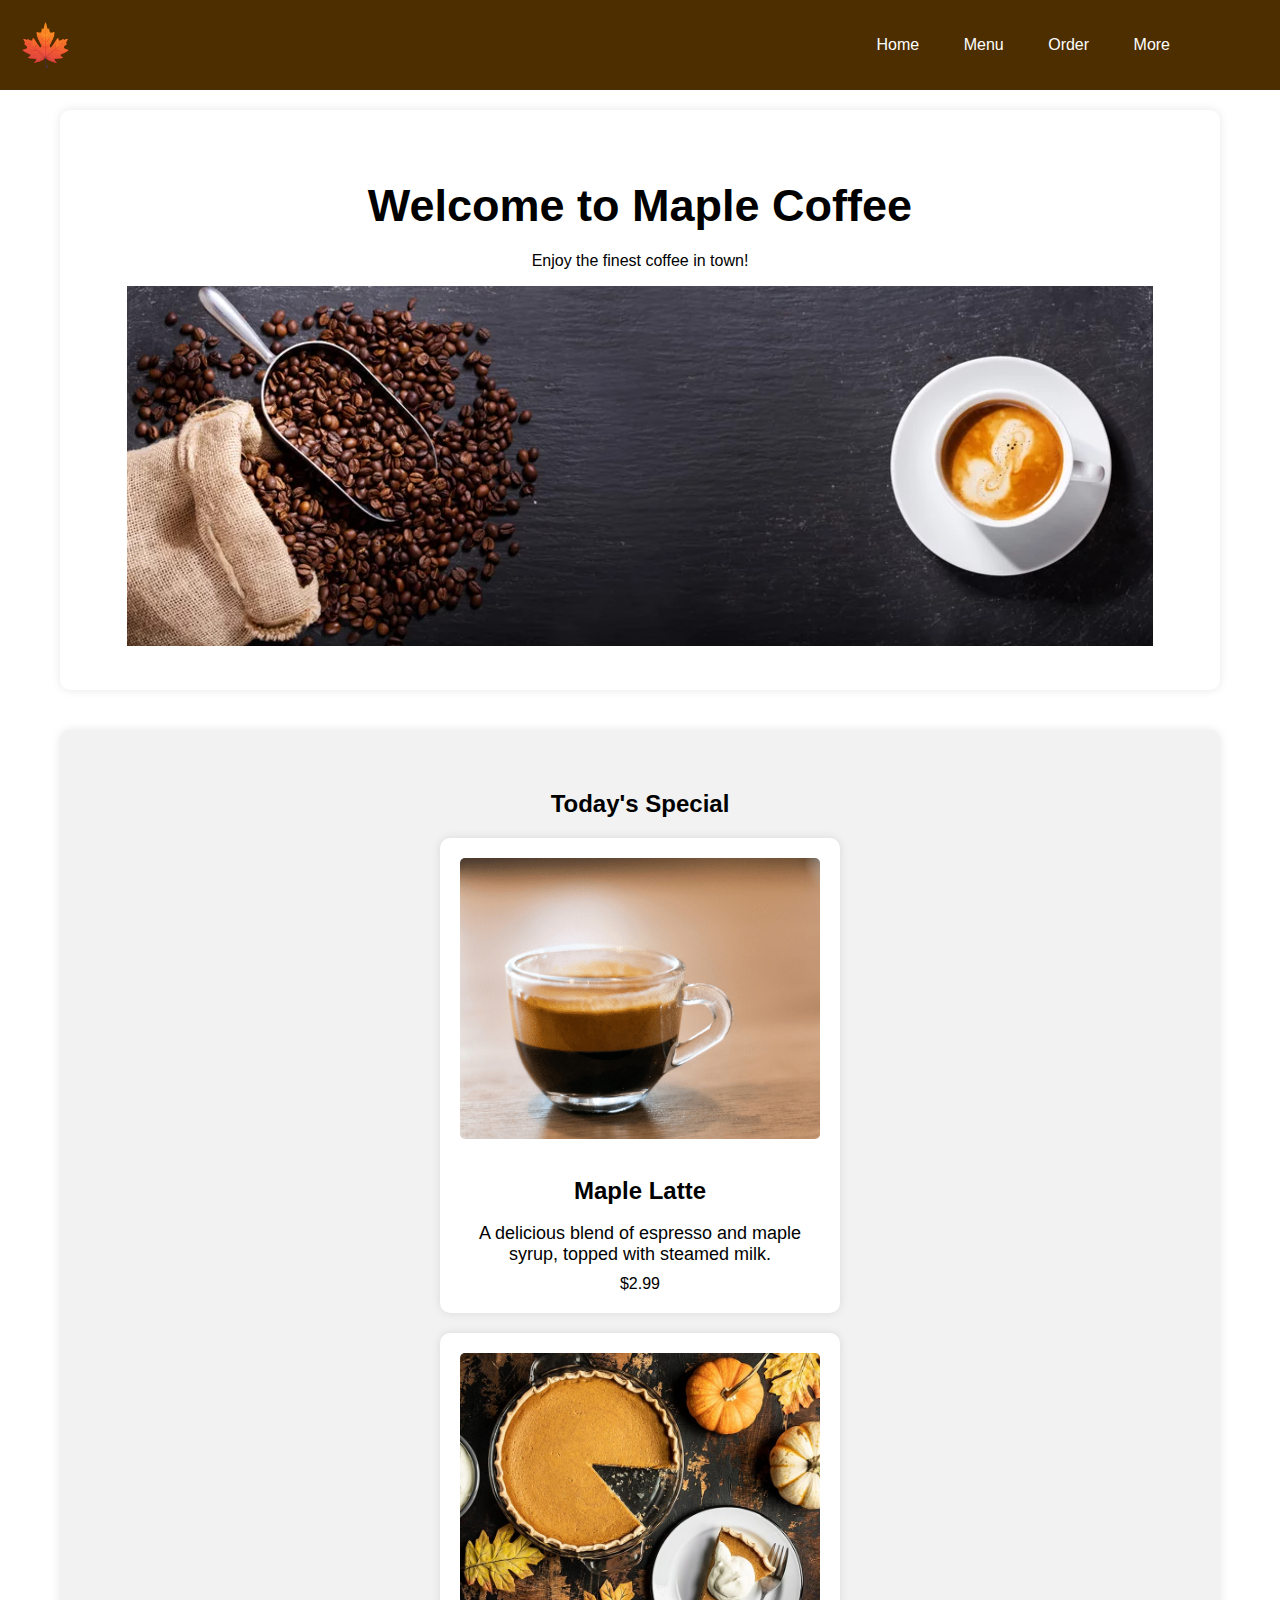
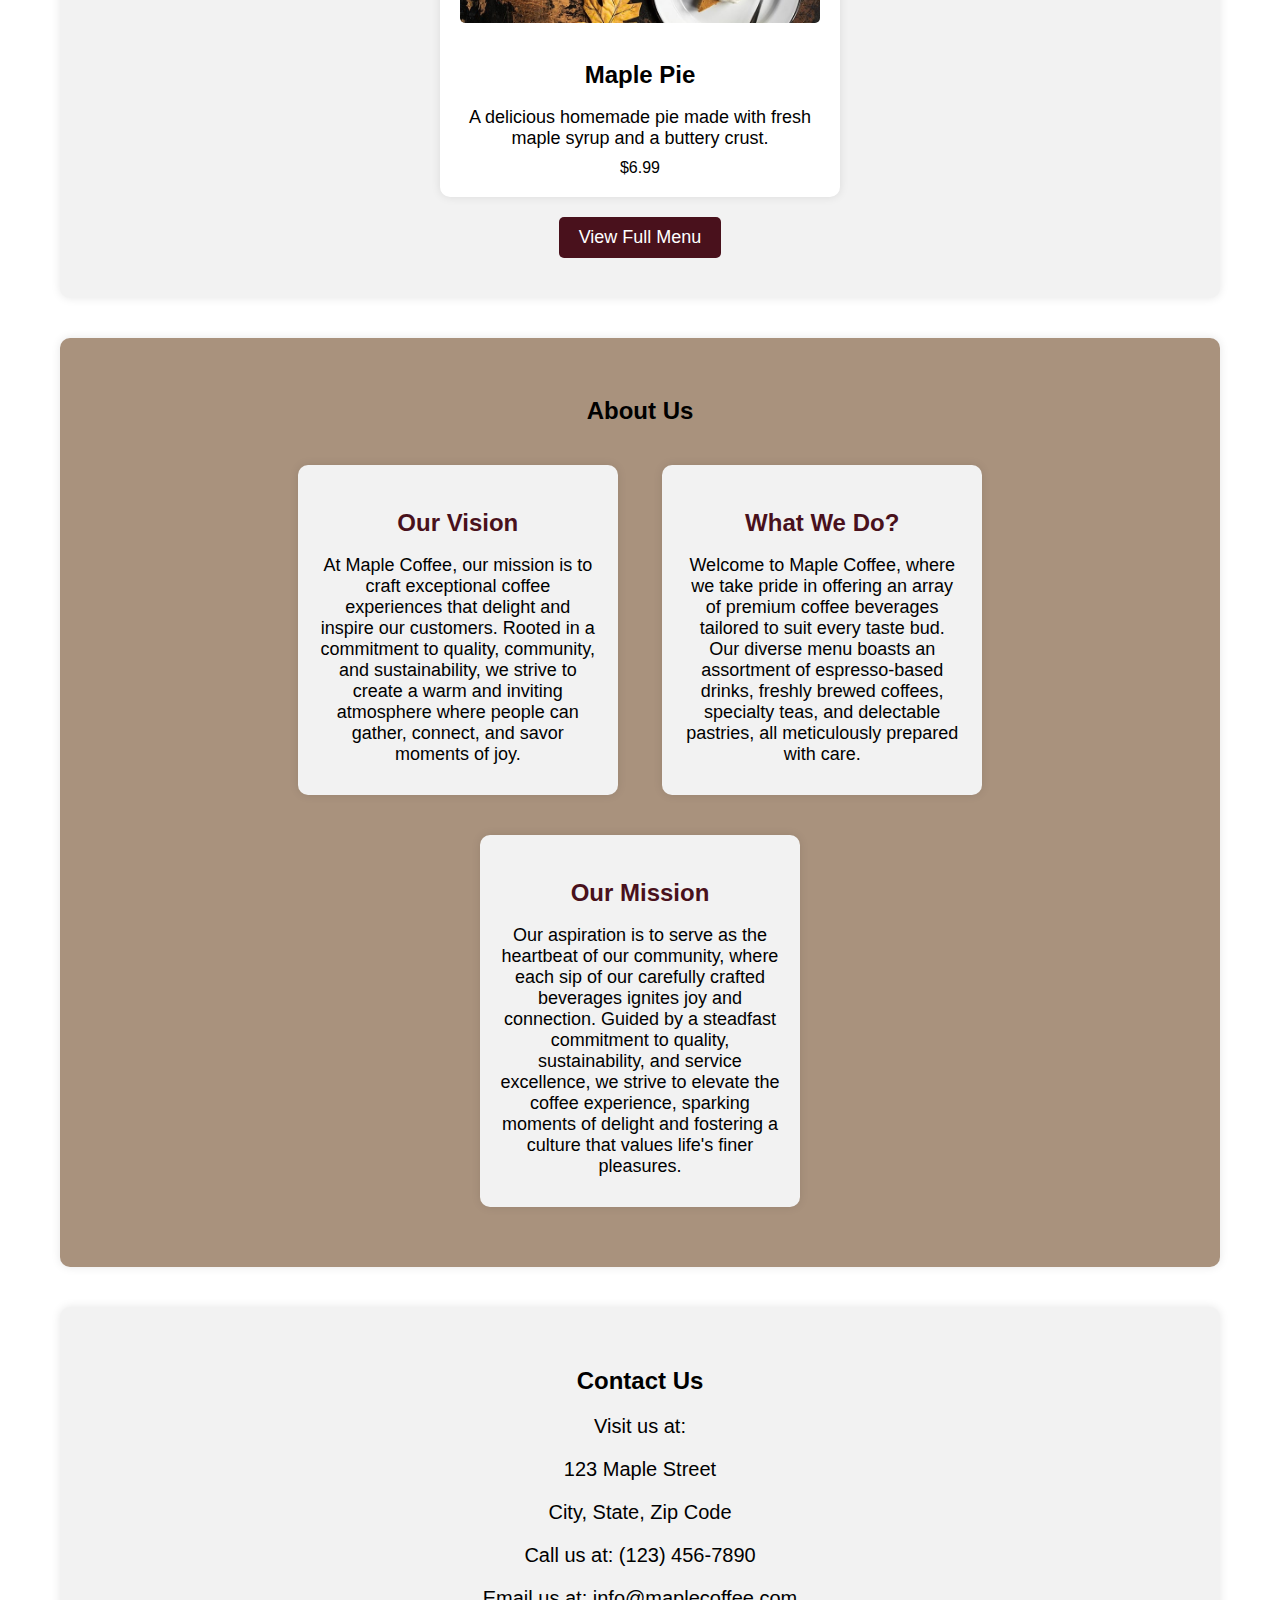
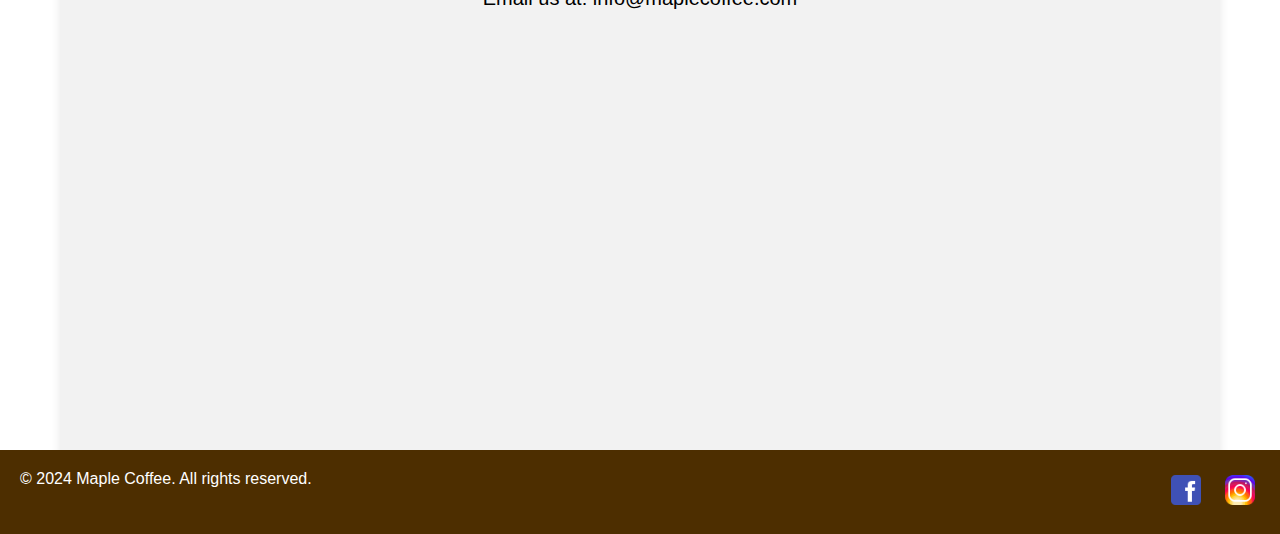
==== index.html @ 04449dcd "re upload" ====
<!DOCTYPE html>
<html lang="en">
<head>
    <meta charset="UTF-8">
    <meta name="viewport" content="width=device-width, initial-scale=1.0">
    <title>Maple Coffee </title>
    <link rel="stylesheet" href="stylesheet/styles.css">
    <link rel="shortcut icon" href="../images/logos.png" type="image/x-icon">
</head>

<body>
    <header class="navbar">
        <div class="navigator">
            <div class="navbar-logo">
                <img src="../images/logos.png" alt="Company Logo">
            </div>
            <nav class="navbar-nav">
                <ul>
                    <li><a href="#">Home</a></li>
                    <li><a href="menu.html">Menu</a></li>
                    <li class="dropdown">
                        <a href="#">Order</a>
                        <div class="dropdown-content">
                            <a href="Order_now.html">Order Now</a>
                            <a href="merchandise.html">Merchandise</a>
                        </div>
                    </li>
                    <li class="dropdown">
                        <a href="#">More</a>
                        <div class="dropdown-content">
                            <a href="contact_us.html">Contact Us</a>
                            <a href="about_us.html">About Us</a>
                            <a href="careers.html">Careers</a>
                        </div>
                    </li>
                </ul>
            </nav>
        </div>
    </header>

    <div class="container_home">
        <section class="home_hero">
            <div class="home_hero_content">
                <h1>Welcome to Maple Coffee</h1>
                <p>Enjoy the finest coffee in town!</p>
            <img src="images/hero_image.webp">
            
            </div>
        </section>


        <section class="home_menu">
    <h2>Today's Special</h2>
    <div class="home_card">
        <img src="images/maple_latte.png" alt="Coffee 1">
        <h3>Maple Latte</h3>
        <p>A delicious blend of espresso and maple syrup, topped with steamed milk.</p>
        <span>$2.99</span>
    </div>
    <div class="home_card">
        <img src="images/maple_pie.jpeg" alt="Maple Pie">
        <h3>Maple Pie</h3>
        <p>A delicious homemade pie made with fresh maple syrup and a buttery crust.</p>
        <span>$6.99</span>
    </div>
    <a href="menu.html" class="menu_button">View Full Menu</a>
</section>


        <section class="home_about_us">
            <h2>About Us</h2>
            <div class="home_column">
                <h3>Our Vision</h3>
                <p>At Maple Coffee, our mission is to craft exceptional coffee experiences that delight and inspire our customers. Rooted in a commitment to quality, community, and sustainability, we strive to create a warm and inviting atmosphere where people can gather, connect, and savor moments of joy.</p>
            </div>
            <div class="home_column">
                <h3>What We Do?</h3>
                <p>Welcome to Maple Coffee, where we take pride in offering an array of premium coffee beverages tailored to suit every taste bud. Our diverse menu boasts an assortment of espresso-based drinks, freshly brewed coffees, specialty teas, and delectable pastries, all meticulously prepared with care.</p>
            </div>
            <div class="home_column">
                <h3>Our Mission</h3>
                <p>Our aspiration is to serve as the heartbeat of our community, where each sip of our carefully crafted beverages ignites joy and connection. Guided by a steadfast commitment to quality, sustainability, and service excellence, we strive to elevate the coffee experience, sparking moments of delight and fostering a culture that values life's finer pleasures.</p>
            </div>
        </section>

        <section class="home_contact_us">
            <h2>Contact Us</h2>
            <p>Visit us at:</p>
            <p>123 Maple Street</p>
            <p>City, State, Zip Code</p>
            <p>Call us at: (123) 456-7890</p>
            <p>Email us at: info@maplecoffee.com</p>
            <iframe src="https://www.google.com/maps/embed?pb=!1m18!1m12!1m3!1d3022.696532092165!2d-74.00618588460346!3d40.7128351233226!2m3!1f0!2f0!3f0!3m2!1i1024!2i768!4f13.1!3m3!1m2!1s0x89c259bfd08350a7%3A0xb6fd3e7b90b12fbd!2sEmpire%20State%20Building!5e0!3m2!1sen!2sus!4v1635547584521!5m2!1sen!2sus" width="600" height="450" style="border:0;" allowfullscreen="" loading="lazy"></iframe>
        </section>
    </div>

    <footer class="footer">
        <div class="container">
            <div class="footer-text">
                &copy; 2024 Maple Coffee. All rights reserved.
            </div>
            <div class="footer-social">
                <a href="https://www.facebook.com/"><img src="images/facebook.png" alt="Facebook"></a>
                <a href="https://www.instagram.com/"><img src="images/instagram.png" alt="Instagram"></a>
            </div>
        </div>
    </footer>
</body>
</html>
---- stylesheet/styles.css ----
/* Reset styles */
    * {
        box-sizing: border-box;
        
    }
/* Global styles */
    body {
        margin: 0;
        padding: 0;
        font-family: 'Brawler', Arial, sans-serif;
        background-color: #f2f2f2;
        min-height: 100vh;
        position: relative;
    }

    .navigator {
        max-width: 1200px;
        margin-right:50px;
        padding: 0 20px;
    }

/* Header styles */
    .navbar {
        background-color: #4d2e00;
        color: #fff;
        padding: 20px 0;
        text-align: right; 
    }

    .navbar-logo img {
        height: 50px;
        width: auto;
        float:left;
    }

    .navbar-nav {
        display: inline-block;
    }

    .navbar-nav ul {
        list-style-type: none;
        
    }

    .navbar-nav ul li {
        display: inline-block;
        margin-left: 20px; 
    }

    .navbar-nav ul li a {
        color: #fff;
        text-decoration: none;
    padding: 10px;
    border-radius: 10px;
        transition: all 0.3s ease;
    }

    .navbar-nav ul li a:hover {
        color: #000;
        background-color: #b07d62;
    }

    .dropdown-content {
        display: none;
        position: absolute;
        background-color: #4d2e00;
        min-width: 100px;
        z-index: 1;
    }

    .dropdown:hover .dropdown-content {
        display: block;
        z-index: 2;
    }

    .dropdown-content a {
        color: #fff;
        padding: 12px 16px;
        text-decoration: none;
        display: block;
        transition: all 0.3s ease;
    }

    .dropdown-content a:hover {
        background-color: #8b5a2b;
    }

/* Footer styles */
    .footer {
        background-color: #4d2e00;
        color: #fff;
        padding: 20px 20px;
        position: absolute;
        bottom: 0;
        width: 100%;
        text-align: right; 
    }

    .footer-text {
        
        float: left;
    }

    .footer-social {
        display: inline-block;
        vertical-align: middle;
    }

    .footer-social img {
        height: 40px;
        width: 40px;
        margin-left: 10px;
    }


/* Menu styles */
    .menu-heading {
    width: 100%;
    text-align: center;
    margin-bottom: 40px;
    color: #000;
    font-weight: 700; 
    }
    
    main.menu {
    font-family: 'Brawler', sans-serif; 
    margin: 0;
    padding: 0;
    background-color: #f2f2f2;
    }
    
    .menu_products {
    
    max-width: 1200px;
    
    
    display: flex;
    flex-wrap: wrap;
    justify-content: center;
    margin: auto;
    width: 80%;
    }
    
    .card {
    max-height: 205px;
    max-width: 250px;
    border-radius: 8px;
    box-shadow: 0 4px 8px rgba(0, 0, 0, 0.1);
    margin: 20px;
    overflow: hidden;
    transition: transform .3s ease;
    position: relative;
    cursor: pointer;  
    }
    
    .card:hover {
    transform: translateY(-10px);
    }
    
    .card img {
    position: absolute;
    top: 0;
    left: 0;
    width: 100%;
    height: 100%;
    object-fit: cover;
    }
    
    .card:hover img {
    opacity: 0.4; 
    transition:  filter 0.3s ease; 
    filter: blur(3px); 
    }
    
    .card-body {
    padding: 20px;
    position: relative;
    z-index: -1;
    }
    
    .card-title {
    font-size: 20px;
    margin-bottom: 10px;
    font-weight: 700; 
    color: #fff; 
    }
    
    .card-text {
    font-size: 16px;
    color: #fff; 
    font-weight: 400; 
    }
    
    .card-title, .card-text {
    position: relative; 
    z-index: 1; 
    color: #000; 
    }
    
    
    .column.about_us {
    float: left;
    width: 33.33%;
    padding: 20px;
    box-sizing: border-box;
    border-radius: 2rem;
    }
    
    .column.about_us img {
    max-width: 100%;
    height: auto;
    display: block;
    margin-bottom: 15px;
    border: 2px solid #ccc; 
    border-radius: 10px;
    }
    
    .column.about_us p {
    border: 2px solid #ccc; 
    border-radius: 10px;
    padding: 10px;
    border-radius: 15px 50px; 
    }
    
    .headalign {
    text-align: center;
    }




/* home page styles */

* {
    --text: #000;
    --background: #fff;
    --primary: #49111c;
    --secondary: #a9927d;
    --accent: #f2f2f2;
}

body {
    margin: 0;
    padding: 0;
    font-family: 'Brawler', Arial, sans-serif;
    background-color: var(--background);
    color: var(--text);
}

.container_home {
    max-width: 1200px;
    margin: 0 auto;
    padding: 20px;
}

.home_hero {
    position: relative;
    text-align: center;
    margin-bottom: 40px;
    padding: 40px;
    border-radius: 10px;
    box-shadow: 0 0 10px rgba(0, 0, 0, 0.1);
    overflow: hidden;
}

.home_hero_image {
    position: absolute;
    top: 0;
    left: 0;
    width: 100%;
    height: 100%;
    object-fit: cover;
    opacity: 0.6;
}

.home_hero_content {
    position: relative;
    z-index: 2;
    color: black;
}

.home_hero_content h1 {
    color: #000;
    font-size: 45px;
    margin-bottom: 20px;
}

.home_menu {
    text-align: center;
    background-color: var(--accent);
    padding: 40px;
    border-radius: 10px;
    margin-top: 20px;
    box-shadow: 0 0 10px rgba(0, 0, 0, 0.1);
    display: flex;
    flex-direction: column;
    align-items: center;
}

.menu_header {
    margin-bottom: 20px;
}

.home_card {
    background-color: #fff;
    border-radius: 10px;
    box-shadow: 0 0 10px rgba(0, 0, 0, 0.1);
    padding: 20px;
    margin-bottom: 20px;
    width: 100%;
    max-width: 400px;
}

.home_card img {
    max-width: 100%;
    border-radius: 5px;
    margin-bottom: 10px;
}

.home_card h3 {
    font-size: 24px;
    margin-bottom: 10px;
}

.home_card p {
    font-size: 18px;
    margin-bottom: 10px;
}

.menu_button {
    display: inline-block;
    padding: 10px 20px;
    background-color: var(--primary);
    color: #fff;
    border: none;
    border-radius: 5px;
    text-decoration: none;
    font-size: 18px;
    transition: background-color 0.3s ease;
}

.menu_button:hover {
    background-color: #49113d;
}

.home_about_us {
    text-align: center;
    margin-top: 40px;
    background-color: var(--secondary);
    padding: 40px;
    border-radius: 10px;
    box-shadow: 0 0 10px rgba(0, 0, 0, 0.1);
}

.home_column {
    width: calc(33.33% - 40px);
    display: inline-block;
    vertical-align: top;
    margin: 20px;
    padding: 20px;
    background-color: #f2f2f2;
    border-radius: 10px;
    box-shadow: 0 0 10px rgba(0, 0, 0, 0.1);
}

.home_column h3 {
    font-size: 24px;
    margin-bottom: 10px;
    color: var(--primary);
}

.home_column p {
    font-size: 18px;
    margin-bottom: 10px;
    color: var(--text);
}

.home_contact_us {
    text-align: center;
    margin-top: 40px;
    background-color: var(--accent);
    padding: 40px;
    border-radius: 10px;
    box-shadow: 0 0 10px rgba(0, 0, 0, 0.1);
}

.home_contact_us p {
    font-size: 20px;
    margin-bottom: 10px;
    color: var(--text);
}

/* careers styles */

.container_careers {
    max-width: 1200px;
    margin: 0 auto;
    padding: 20px;
}

.hero {
    position: relative;
    text-align: center;
    margin-bottom: 40px;
    padding: 40px;
    border-radius: 10px;
    box-shadow: 0 0 10px rgba(0, 0, 0, 0.1);
    overflow: hidden;
}

.hero-image {
    position: absolute;
    top: 0;
    left: 0;
    width: 100%;
    height: 100%;
    object-fit: cover;
    opacity: 0.6;
}

.hero-content {
    position: relative;
    z-index: 2;
    color: white;
}

.hero-content h1 {
    color: #000;
    font-size: 45px;
    margin-bottom: 20px;
}
.hero-content p {
    color: #f2f2f2;
    font-size: 20px;
    margin-bottom: 20px;
}
.job-opportunities {
    text-align: center;
    margin-top: 40px;
}

.job-card {
    background-color: #fff;
    border-radius: 10px;
    box-shadow: 0 0 10px rgba(0, 0, 0, 0.1);
    padding: 20px;
    margin: 20px;
    display: inline-block;
    width: calc(50% - 40px);
    max-width: 400px; /* Added */
}

.job-card h3 {
    font-size: 24px;
    margin-bottom: 10px;
}

.job-card p {
    font-size: 18px;
    margin-bottom: 10px;
}

.job-card a {
    display: inline-block;
    background-color: var(--primary);
    color: #fff;
    padding: 10px 20px;
    border-radius: 5px;
    text-decoration: none;
    transition: background-color 0.3s ease;
}

.job-card a:hover {
    background-color: #49113d;
}

.benefits {
    margin-top: 40px;
    background-color: var(--secondary);
    padding: 40px;
    border-radius: 10px;
    box-shadow: 0 0 10px rgba(0, 0, 0, 0.1);
}

.benefits h2 {
    color: var(--primary);
}

.benefits ul {
    list-style-type: none;
    padding: 0;
}

.benefits ul li {
    font-size: 20px;
    margin-bottom: 10px;
    color: var(--text);
}

.how-to-apply {
    text-align: center;
    margin-top: 40px;
    background-color: var(--accent);
    padding: 40px;
    border-radius: 10px;
    box-shadow: 0 0 10px rgba(0, 0, 0, 0.1);
    margin-bottom: 20px;
}

.how-to-apply h2 {
    color: var(--primary);
}

.how-to-apply p {
    font-size: 20px;
    margin-bottom: 10px;
    color: var(--text);
}

/* Merchandise style */
#merch_wrapper{
    width: 90%;
    margin: auto;
    height: 100%;
 }
 
 .container_merch{
     margin-bottom: 20px;
     padding: 20px;
 }
 
 #merch_wrapper h1{
     text-align: center;
     font-weight: 750;
    
 }
 
 .card_merch{
     border: outset #d1c1ab 2px;
     border-radius: 1rem;
     text-align: center;
     background-color:#cea27b;
     max-height: 550px;
     width: 80%;
     display: flex;
     flex-direction: column;
     overflow: hidden;
     margin-bottom: 20px;
     
 }
  
 .card_merch:hover{
     cursor: pointer;
     border: inset #cea27b 3px;
 }
 
 
 .card_merch img{
    position: relative;
    max-width: 100%;
    height: 65%;
    object-fit:cover;    
    object-position:center;
    border-radius: 0.7rem 0.7rem 0 0 ;
    border-bottom: double 1px rgb(185, 160, 129);
   
 }
 
 .card_merch h3{
     text-align: center;
     font-weight: 750;
     margin-top: 10px;
 }
 
 .card_merch P{
     text-align: start;
     font-weight: 500;
     padding: 0 0.7rem;
     margin-top: 10px;
    
 }
 .merch_button{
     border-radius: 2rem;
     border: none;
     padding: 10px 10px;
     margin: 10px;
     font-weight: 800;
     align-self: center;
     margin-bottom: 20px; 
 }
 
 .merch_button:hover{
     background-color:  #5e503f;
     color: white;
     cursor: pointer;
    padding: 1rem;
    margin-bottom: 10px;
 }
 
 @media only screen and (min-width: 500px){
 .container_merch{
     display: grid;
     grid-template-columns: repeat(auto-fill, minmax(400px, 1fr));
     gap: 20px;
     justify-items: center; 
             
  
 }
 
 }


 /* style for contact us page*/


.page {
    display: flex;
    
}
.contact {
    flex: 50%;
    padding: 1rem;
}
.location {
    flex: 50%;
    padding: 1rem;
}

input[type="text"], 
input[type="email"],
input[type="password"],
textarea{
    width: 100%;
}
textarea{
    resize: none;
    width: 100%;
}



.heading {
    text-align: center;
}

.location {
    text-size-adjust: 2rem ;
}
.stop {
    text-align: center;
    padding-bottom: 2px;
}

   /* Order Now styles */
   .container.order {
    display: flex;
  }
  
  .box {
    flex: 1;
    padding: 20px;
  }
  
  .menu.order_us {
    padding: 20px;
    background-color: #f2f2f2;
  }
  
  .address {
    padding: 20px;
    background-color: #f2f2f2;
  }
  
  .menu h1 {
    margin-top: 0;
    text-align: center;
    margin-bottom: 20px;
  }
  
  .address h1 {
    margin-top: 0;
  }
  
  .container.order {
    text-align: center;
  }
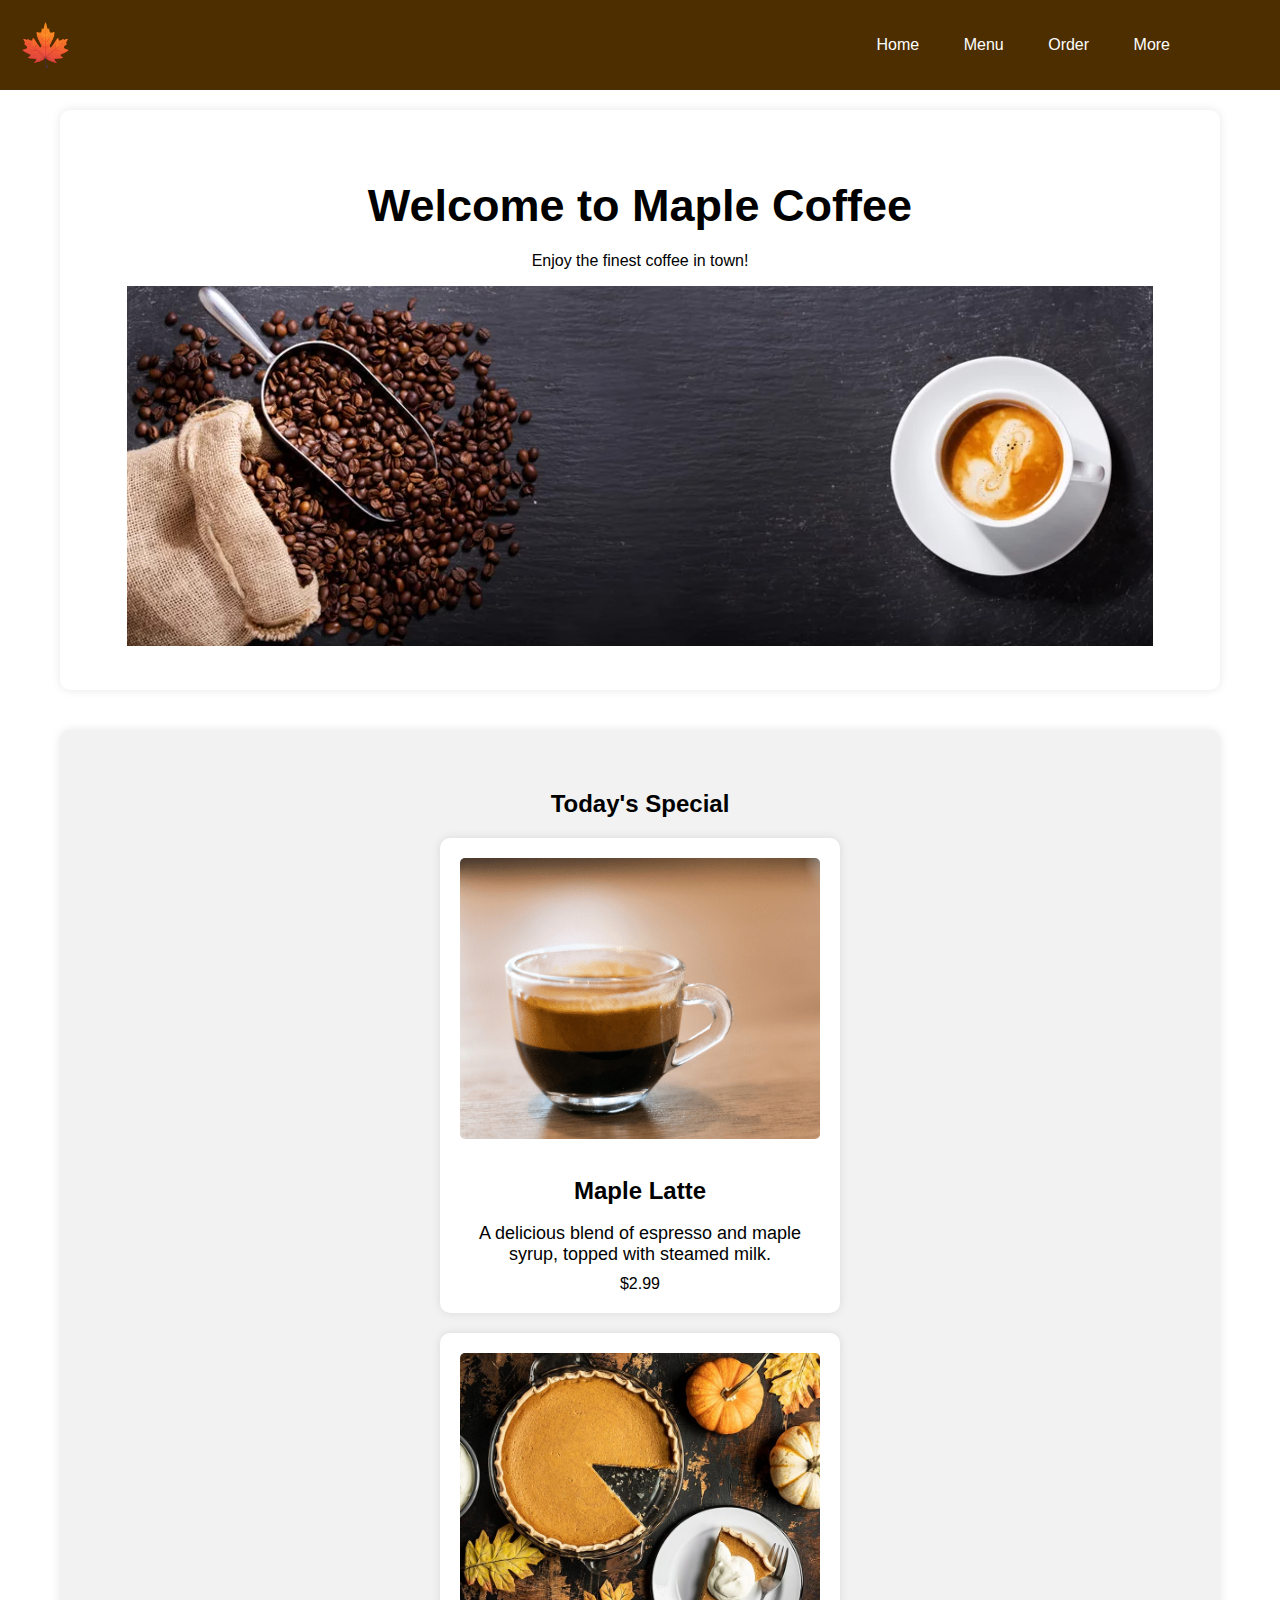
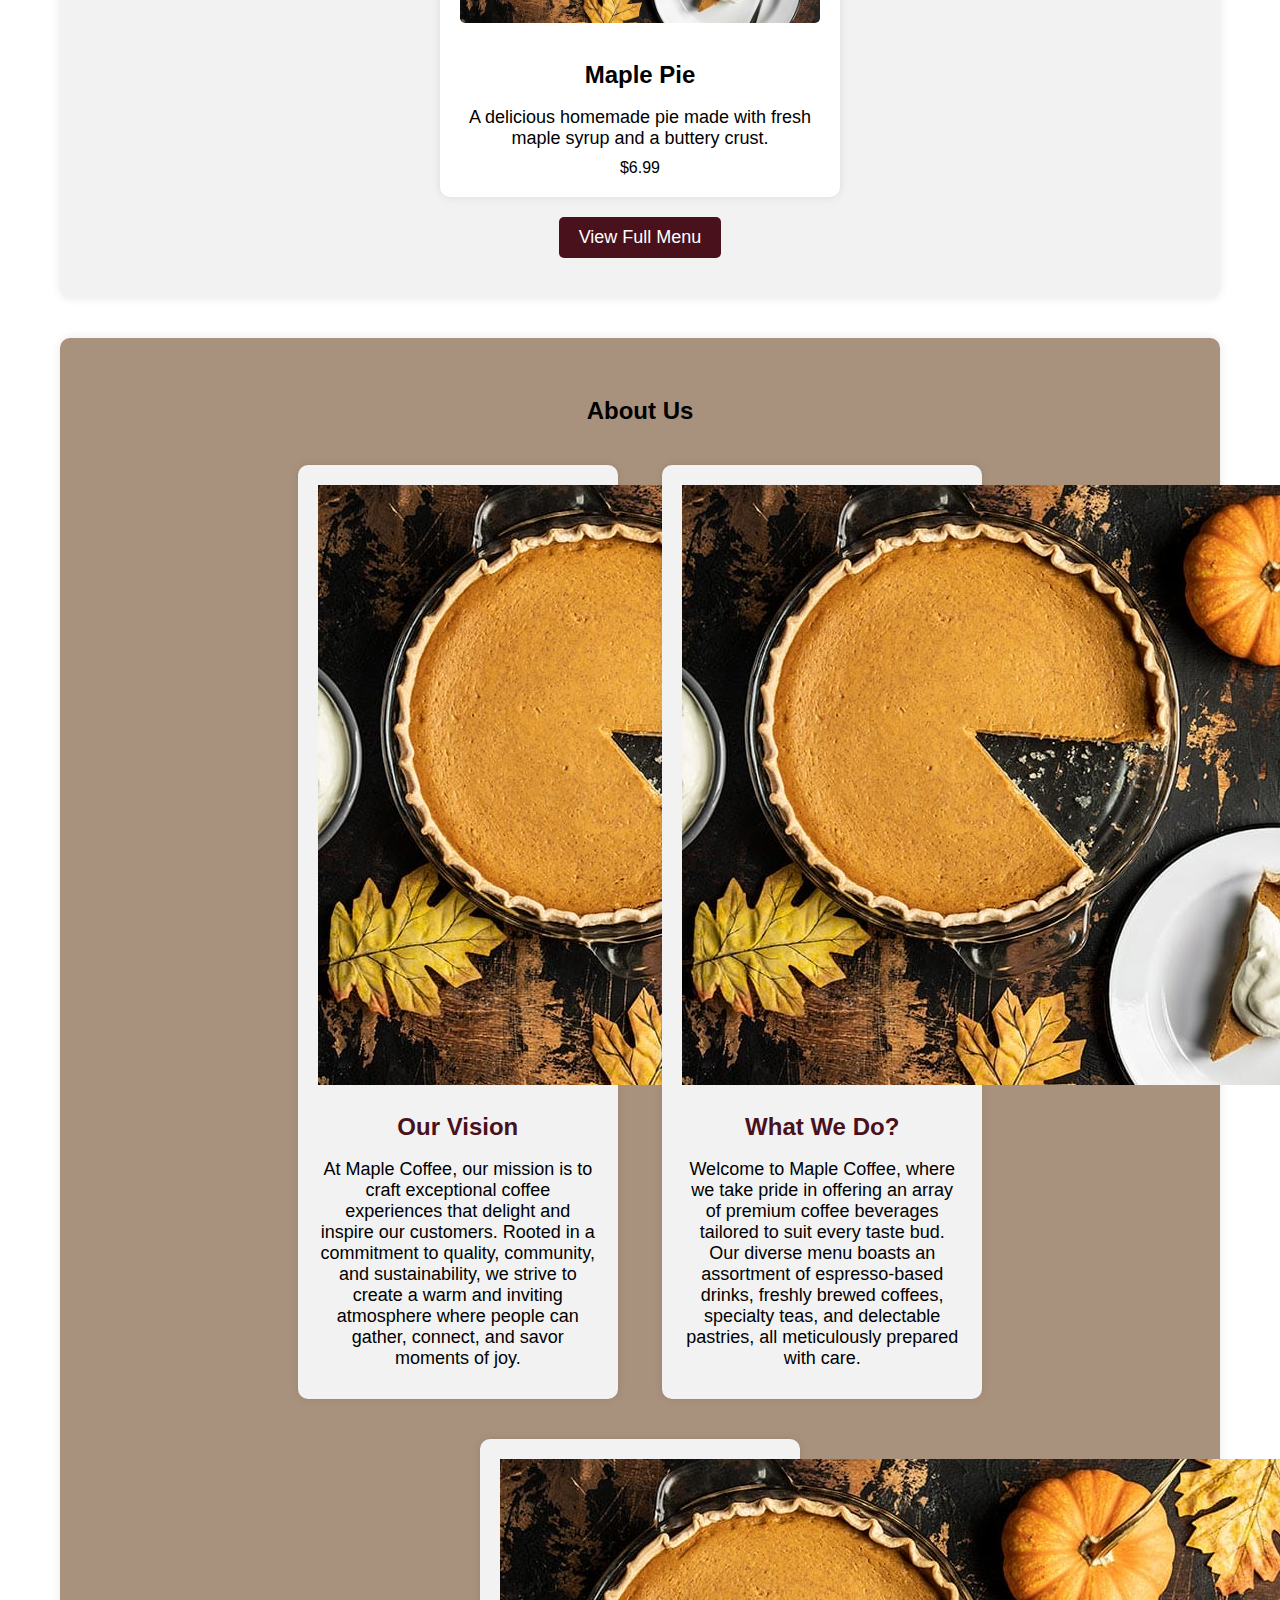
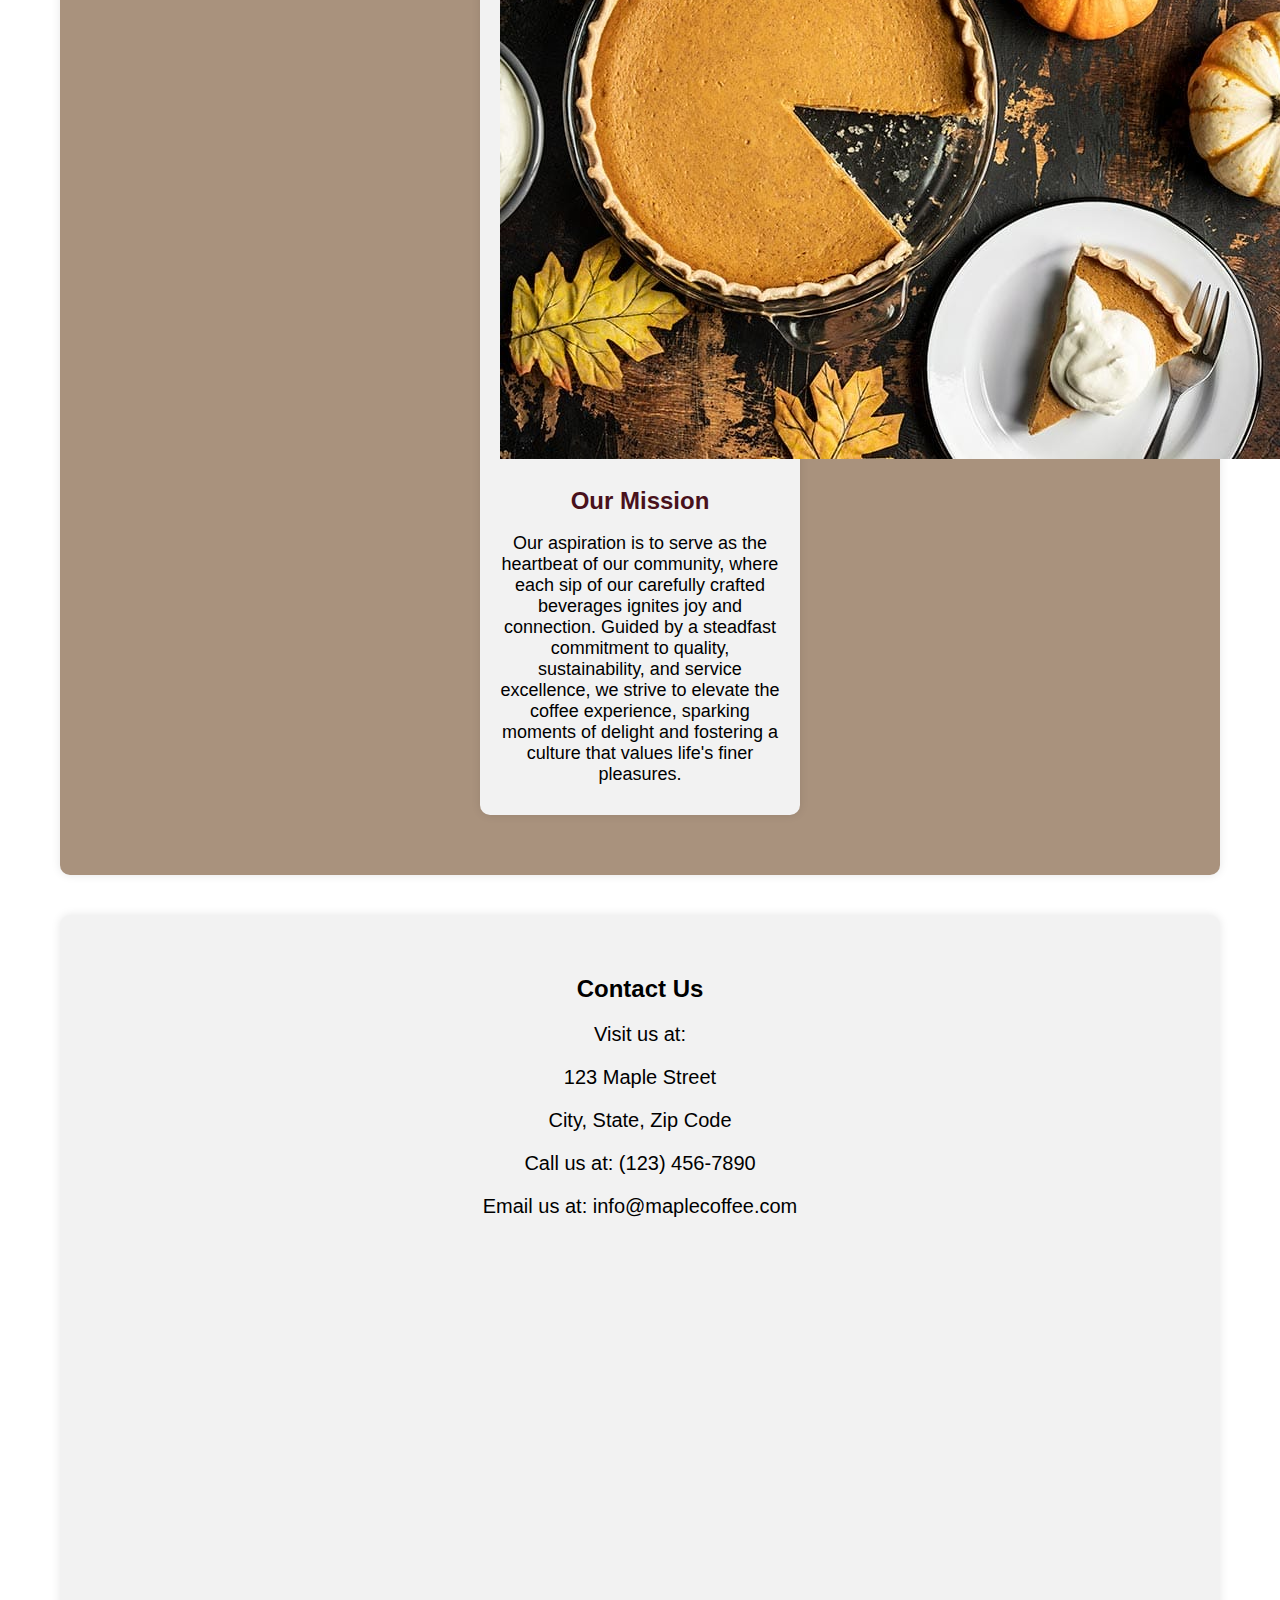
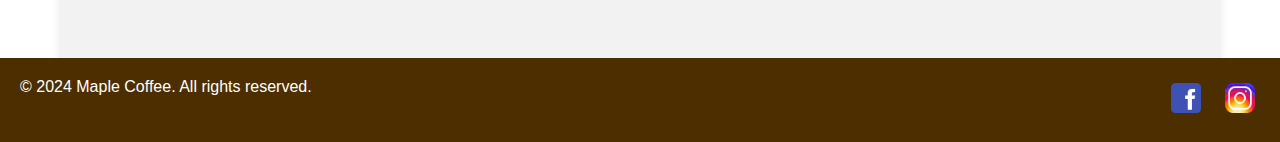
==== commit a2f556ae: "added images on the cards" ====
--- a/index.html
+++ b/index.html
@@ -5,32 +5,32 @@
     <meta name="viewport" content="width=device-width, initial-scale=1.0">
     <title>Maple Coffee </title>
     <link rel="stylesheet" href="stylesheet/styles.css">
-    <link rel="shortcut icon" href="../images/logos.png" type="image/x-icon">
+    <link rel="shortcut icon" href="images/logos.png" type="image/x-icon">
 </head>
 
 <body>
     <header class="navbar">
         <div class="navigator">
             <div class="navbar-logo">
-                <img src="../images/logos.png" alt="Company Logo">
+                <img src="images/logos.png" alt="Company Logo">
             </div>
             <nav class="navbar-nav">
                 <ul>
                     <li><a href="#">Home</a></li>
-                    <li><a href="menu.html">Menu</a></li>
+                    <li><a href="html/menu.html">Menu</a></li>
                     <li class="dropdown">
                         <a href="#">Order</a>
                         <div class="dropdown-content">
-                            <a href="Order_now.html">Order Now</a>
-                            <a href="merchandise.html">Merchandise</a>
+                            <a href="html/Order_now.html">Order Now</a>
+                            <a href="html/merchandise.html">Merchandise</a>
                         </div>
                     </li>
                     <li class="dropdown">
                         <a href="#">More</a>
                         <div class="dropdown-content">
-                            <a href="contact_us.html">Contact Us</a>
-                            <a href="about_us.html">About Us</a>
-                            <a href="careers.html">Careers</a>
+                            <a href="html/contact_us.html">Contact Us</a>
+                            <a href="html/about_us.html">About Us</a>
+                            <a href="html/careers.html">Careers</a>
                         </div>
                     </li>
                 </ul>
@@ -70,14 +70,17 @@
         <section class="home_about_us">
             <h2>About Us</h2>
             <div class="home_column">
+              <img src="images/maple_pie.jpeg" alt="Maple Pie">
                 <h3>Our Vision</h3>
                 <p>At Maple Coffee, our mission is to craft exceptional coffee experiences that delight and inspire our customers. Rooted in a commitment to quality, community, and sustainability, we strive to create a warm and inviting atmosphere where people can gather, connect, and savor moments of joy.</p>
             </div>
             <div class="home_column">
+              <img src="images/maple_pie.jpeg" alt="Maple Pie">
                 <h3>What We Do?</h3>
                 <p>Welcome to Maple Coffee, where we take pride in offering an array of premium coffee beverages tailored to suit every taste bud. Our diverse menu boasts an assortment of espresso-based drinks, freshly brewed coffees, specialty teas, and delectable pastries, all meticulously prepared with care.</p>
             </div>
             <div class="home_column">
+              <img src="images/maple_pie.jpeg" alt="Maple Pie">
                 <h3>Our Mission</h3>
                 <p>Our aspiration is to serve as the heartbeat of our community, where each sip of our carefully crafted beverages ignites joy and connection. Guided by a steadfast commitment to quality, sustainability, and service excellence, we strive to elevate the coffee experience, sparking moments of delight and fostering a culture that values life's finer pleasures.</p>
             </div>
@@ -106,4 +109,4 @@
         </div>
     </footer>
 </body>
-</html>+</html>
